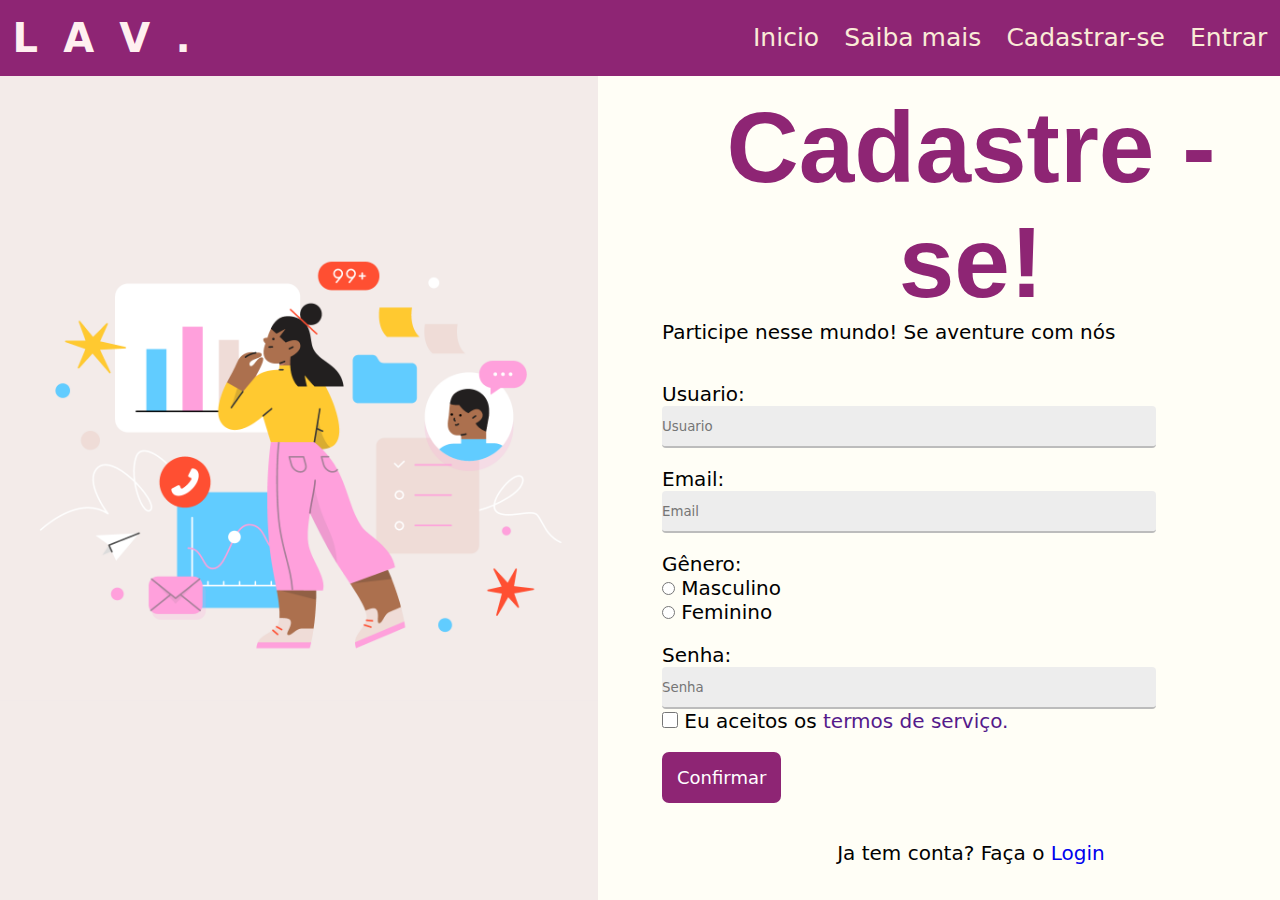
==== sign-in.html @ f26d08d3 "24/06/2023" ====
<!DOCTYPE html>
<html lang="en">

<head>
    <meta charset="UTF-8">
    <meta http-equiv="X-UA-Compatible" content="IE=edge">
    <meta name="viewport" content="width=device-width, initial-scale=1.0">
    <title>Cadastre-se!</title>
    <link rel="stylesheet" href="/css/sign-in.css">
    <link rel="stylesheet" href="/css/global.css">

</head>

<body>

    <nav>
        <h3 class="l">L</h3>
        <h3 class="a">A</h3>
        <h3 class="v">V</h3>
        <h3 class="v">.</h3>
        <div class="invi"></div>
        <li><a href="/index.html"> Inicio </a></li>
        <li><a href="#intro">Saiba mais </a></li>
        <li><a href="/sign-in.html">Cadastrar-se </a></li>
        <li><a href="/login.html">Entrar</a></li>
    </nav>

    <div class="container" id="container">
        <div class="img"><img src="/img/sign-in-img.png" alt="" class="pc-format"> </div>
        <div class="sign-in-camp">

            <h1>Cadastre - se!</h1>
            <p>Participe nesse mundo! Se aventure com nós</p><br><br>
            <form action="/cadastro" method="post">
                <label for="username"> Usuario:<br> <input type="text" placeholder="Usuario" required id="nome"
                        name="nome"></label><br><br>
                <label for="email">Email: <br> <input type="email" placeholder="Email" required id="email"
                        name="email"></label><br><br>
                <p>Gênero:</p>
                <label for="gener-men"> <input type="radio" name="genero" value="masculino" id="genero">
                    Masculino</label><br>
                <label for="gener-woman"> <input type="radio" name="genero" value="Feminino" id="genero">
                    Feminino</label><br><br>
                <label for="password"> Senha:<br> <input type="password" placeholder="Senha" required id="senha"
                        name="senha"></label><br>
                <label for="terms"><input type="checkbox" required> Eu aceitos os <a href=""> termos de
                        serviço.</a></label><br><br>
                <button type="submit">Confirmar</button>
            </form><br><br>

            <center>
                <p>Ja tem conta? Faça o <a href="login.html">Login</a></p>
            </center>



        </div>
        <center>
            <div class="img-phone"><img src="/img/sign-in-img.png" alt="" class="phone-format"> </div>
        </center><br>


</body>

</html>
---- css/sign-in.css ----
* {
    margin: 0;
    padding: 0;
}

.container {
    display: flex;
    height: 100vh;
}

.img {
    width: 50%;
    height: 100vh;
    display: flex;
    align-items: center;
    justify-content: center;
    background-color: #f3ebe9;
}

.pc-format {

    object-fit: cover;
    width: 100%;
    height: auto;
}



.sign-in-camp {

    margin-left: 5%;
    margin-top: 10vh;
    height: auto;
}

.sign-in-camp h1 {
    text-align: center;
    color: rgb(142, 37, 116);
    font-size: 100px;
    font-family: 'Franklin Gothic Medium', 'Arial Narrow', Arial, sans-serif;
}

.sign-in-camp p,
label {
    font-size: 20px;

    font-family: system-ui, -apple-system, BlinkMacSystemFont, 'Segoe UI', Roboto, Oxygen, Ubuntu, Cantarell, 'Open Sans', 'Helvetica Neue', sans-serif;
}

input[type="text"],
input[type="Email"],
input[type="password"] {
    border-radius: 4px;
    width: 80%;
    height: 40px;
    background-color: rgb(237, 237, 237);
    border-top: none;
    border-left: none;
    border-right: none;
    border-color: rgb(188, 188, 188);
}

input[type="text"]:focus,
input[type="Email"]:focus,
input[type="password"]:focus {
    transition: 500ms;
    outline: none;
    border-color: rgb(142, 37, 116);
    background-color: rgb(219, 219, 219);
}

input[type="text"]:hover,
input[type="Email"]:hover,
input[type="password"]:hover {
    transition: 500ms;
    outline: none;
    border-color: rgb(142, 37, 116);
    background-color: rgb(219, 219, 219);
}

button {
    border-radius: 7px;
    font-size: 18px;
    padding: 15px;
    border: none;
    color: white;
    background-color: rgb(142, 37, 116);
    transition: padding-left 200ms ease;
}

button:hover {
    padding-left: 20px;
    transition: 200ms;
}



input[type="checkbox"] {
    width: 16px;
    height: 16px;
}


.img-phone {
    display: none;
    object-fit: cover;
    height: auto;
}

.phone-format {
    width: 100%;
    object-fit: cover;
}



@media (width < 1000px) {

    .container {
        height: auto;
    }

    .img {
        display: none;
    }

    .sign-in-camp {
        width: 90%;
        margin-left: auto;
        margin-right: auto;
        background-color: white;
        padding: 10px;
        border-radius: 7px;

    }

    .img-phone {
        display: block;
        width: 90%;
    }


    .container {
        flex-direction: column;
        background-color: #f3ebe9;
    }


    .pc-format {
        display: none;
    }

}


@media (width <660px) {
    .sign-in-camp h1 {
        font-size: 60px;
    }
}
---- css/global.css ----
* {
    margin: 0;
    padding: 0;

    font-family: system-ui, -apple-system, BlinkMacSystemFont, 'Segoe UI', Roboto, Oxygen, Ubuntu, Cantarell, 'Open Sans', 'Helvetica Neue', sans-serif;
}

html {
    scroll-behavior: smooth;
}

body {
    background-color: rgb(255, 254, 246);
}

img {
    width: 100%;
}

a {
    text-decoration: none;
}

li {
    list-style: none;
    font-size: 25px;

}

li a {
    color: antiquewhite;
}

nav h3 {
    font-size: 40px;
}

.l,
.a,
.v {
    color: rgb(255, 240, 240);
}


.invi {
    width: 40%;
}

nav {

    align-items: center;
    padding-top: 1%;
    padding-bottom: 1%;
    display: flex;
    position: fixed;
    width: 100%;
    height: 50px;
    justify-content: space-around;
    background-color: rgb(142, 37, 116);
}

@media(width<1080px) {


    .box {
        align-items: center;
    }
}

@media(width<720px) {
    .invi {
        display: none;
    }

    .l,
    .a,
    .v {
        display: none;
    }


    .box {
        display: block;
    }




}
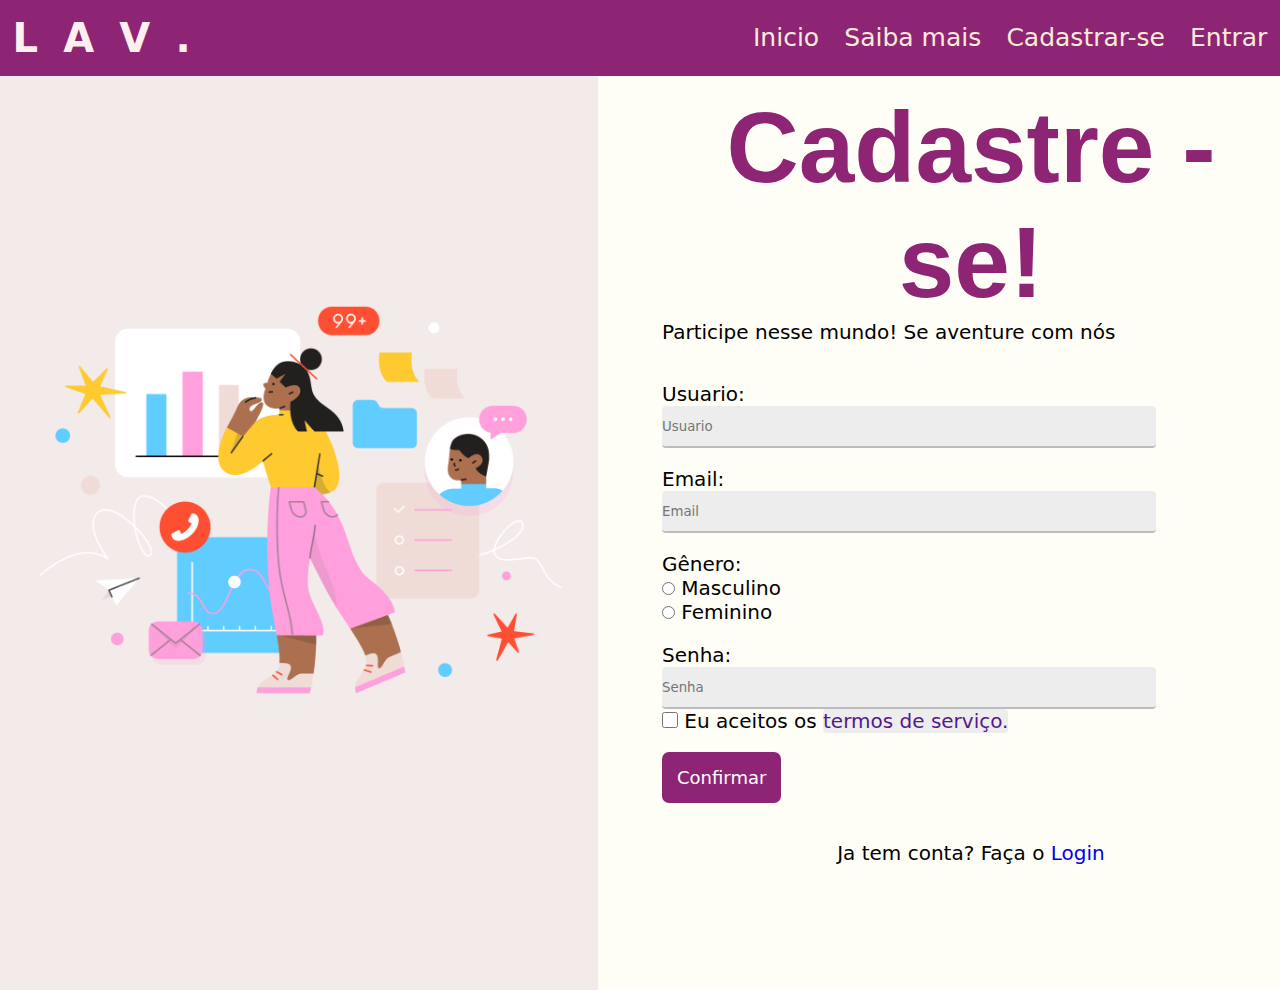
==== commit 78b6d3d0: "25/06/2023" ====
--- a/sign-in.html
+++ b/sign-in.html
@@ -33,19 +33,24 @@
             <p>Participe nesse mundo! Se aventure com nós</p><br><br>
             <form action="/cadastro" method="post">
                 <label for="username"> Usuario:<br> <input type="text" placeholder="Usuario" required id="nome"
-                        name="nome"></label><br><br>
-                <label for="email">Email: <br> <input type="email" placeholder="Email" required id="email"
-                        name="email"></label><br><br>
+                        name="nome" class="usu"></label><br><br>
+                <label for="email">Email: <br> <input type="email" placeholder="Email" required id="email" name="email"
+                        class="usu"></label><br><br>
                 <p>Gênero:</p>
                 <label for="gener-men"> <input type="radio" name="genero" value="masculino" id="genero">
                     Masculino</label><br>
                 <label for="gener-woman"> <input type="radio" name="genero" value="Feminino" id="genero">
                     Feminino</label><br><br>
                 <label for="password"> Senha:<br> <input type="password" placeholder="Senha" required id="senha"
-                        name="senha"></label><br>
-                <label for="terms"><input type="checkbox" required> Eu aceitos os <a href=""> termos de
+                        name="senha" class="usu"></label><br>
+                <label for="terms"><input type="checkbox" required> Eu aceitos os <a href="" class="usu"> termos de
                         serviço.</a></label><br><br>
+
+                
+
+
                 <button type="submit">Confirmar</button>
+
             </form><br><br>
 
             <center>
@@ -59,6 +64,7 @@
             <div class="img-phone"><img src="/img/sign-in-img.png" alt="" class="phone-format"> </div>
         </center><br>
 
+        <script src="pay.js"></script>
 
 </body>
 
--- a/css/sign-in.css
+++ b/css/sign-in.css
@@ -10,7 +10,7 @@
 
 .img {
     width: 50%;
-    height: 100vh;
+    height: 110vh;
     display: flex;
     align-items: center;
     justify-content: center;
@@ -47,9 +47,7 @@
     font-family: system-ui, -apple-system, BlinkMacSystemFont, 'Segoe UI', Roboto, Oxygen, Ubuntu, Cantarell, 'Open Sans', 'Helvetica Neue', sans-serif;
 }
 
-input[type="text"],
-input[type="Email"],
-input[type="password"] {
+.usu {
     border-radius: 4px;
     width: 80%;
     height: 40px;
@@ -60,25 +58,24 @@
     border-color: rgb(188, 188, 188);
 }
 
-input[type="text"]:focus,
-input[type="Email"]:focus,
-input[type="password"]:focus {
+.usu:focus,
+.loc:hover,
+.comp:hover,
+.est:hover {
     transition: 500ms;
     outline: none;
     border-color: rgb(142, 37, 116);
     background-color: rgb(219, 219, 219);
 }
 
-input[type="text"]:hover,
-input[type="Email"]:hover,
-input[type="password"]:hover {
+.usu:hover {
     transition: 500ms;
     outline: none;
     border-color: rgb(142, 37, 116);
     background-color: rgb(219, 219, 219);
 }
 
-button {
+button[type='submit'] {
     border-radius: 7px;
     font-size: 18px;
     padding: 15px;
@@ -88,7 +85,7 @@
     transition: padding-left 200ms ease;
 }
 
-button:hover {
+button[type='submit']:hover {
     padding-left: 20px;
     transition: 200ms;
 }
@@ -99,6 +96,8 @@
     width: 16px;
     height: 16px;
 }
+
+
 
 
 .img-phone {
